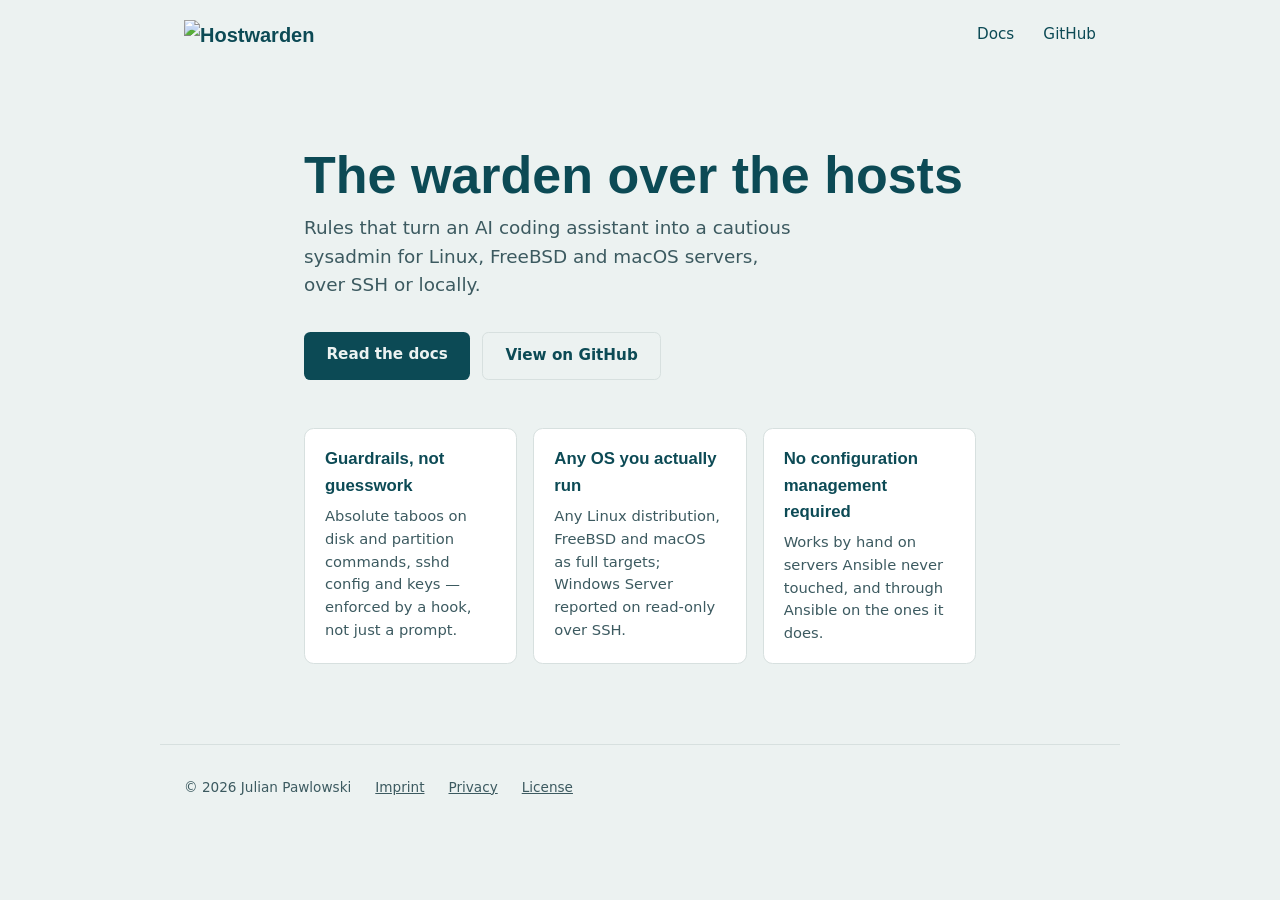
==== index.html @ 1039e877 "feat: scaffold the one-pager and the docs publish workflow hostwarden.github.io/docs needs a reposit" ====
<!doctype html>
<html lang="en">
<head>
<meta charset="utf-8">
<meta name="viewport" content="width=device-width, initial-scale=1">
<title>Hostwarden</title>
<meta name="description" content="Rules that turn an AI coding assistant into a cautious sysadmin for Linux, FreeBSD and macOS servers, over SSH or locally.">
<link rel="icon" href="img/favicon-32.png" sizes="32x32">
<link rel="icon" href="img/favicon-16.png" sizes="16x16">
<link rel="apple-touch-icon" href="img/apple-touch-icon-180.png">
<meta property="og:title" content="Hostwarden">
<meta property="og:description" content="Rules that turn an AI coding assistant into a cautious sysadmin for Linux, FreeBSD and macOS servers, over SSH or locally.">
<meta property="og:image" content="img/social-card.png">
<meta property="og:type" content="website">
<link rel="stylesheet" href="style.css">
</head>
<body>
<header>
  <a class="brand" href="/">
    <picture>
      <source srcset="img/hostwarden-lockup-invers.svg" media="(prefers-color-scheme: dark)">
      <img src="img/hostwarden-lockup.svg" alt="Hostwarden">
    </picture>
  </a>
  <nav>
    <a href="/docs/">Docs</a>
    <a href="https://github.com/hostwarden/hostwarden">GitHub</a>
  </nav>
</header>

<main>
  <picture>
    <source srcset="img/hostwarden-signet.svg" media="(prefers-color-scheme: dark)">
    <img class="hero-mark" src="img/hostwarden-signet.svg" alt="">
  </picture>
  <h1>The warden over the hosts</h1>
  <p class="tagline">
    Rules that turn an AI coding assistant into a cautious sysadmin
    for Linux, FreeBSD and macOS servers, over SSH or locally.
  </p>
  <div class="cta">
    <a class="button button--primary" href="/docs/">Read the docs</a>
    <a class="button button--secondary" href="https://github.com/hostwarden/hostwarden">View on GitHub</a>
  </div>

  <div class="cards">
    <div class="card">
      <h2>Guardrails, not guesswork</h2>
      <p>Absolute taboos on disk and partition commands, sshd
      config and keys — enforced by a hook, not just a prompt.</p>
    </div>
    <div class="card">
      <h2>Any OS you actually run</h2>
      <p>Any Linux distribution, FreeBSD and macOS as full
      targets; Windows Server reported on read-only over SSH.</p>
    </div>
    <div class="card">
      <h2>No configuration management required</h2>
      <p>Works by hand on servers Ansible never touched, and
      through Ansible on the ones it does.</p>
    </div>
  </div>
</main>

<footer>
  <span>&copy; <span id="year"></span> Julian Pawlowski</span>
  <a href="/impressum.html">Imprint</a>
  <a href="/datenschutz.html">Privacy</a>
  <a href="https://github.com/hostwarden/hostwarden/blob/main/LICENSE">License</a>
</footer>
<script>
  document.getElementById('year').textContent = new Date().getFullYear();
</script>
</body>
</html>
---- style.css ----
@font-face {
    font-family: 'Barlow Semi Condensed';
    src: url('fonts/BarlowSemiCondensed-Medium.ttf') format('truetype');
    font-weight: 500;
    font-display: swap;
  }
  @font-face {
    font-family: 'Barlow Semi Condensed';
    src: url('fonts/BarlowSemiCondensed-Bold.ttf') format('truetype');
    font-weight: 700;
    font-display: swap;
  }

  :root {
    --petrol: #0c4a55;
    --deep: #072e36;
    --frost: #ecf2f1;
    --stone: #a9bdbf;
    --signal: #f9a800;
    --bg: var(--frost);
    --fg: var(--petrol);
    --muted: #3c5a60;
    --card-bg: #ffffff;
    --border: #d7e0df;
  }
  @media (prefers-color-scheme: dark) {
    :root {
      --bg: var(--deep);
      --fg: var(--frost);
      --muted: var(--stone);
      --card-bg: #0a3d47;
      --border: #12525e;
    }
  }

  * { box-sizing: border-box; }
  html, body { margin: 0; padding: 0; }
  body {
    background: var(--bg);
    color: var(--fg);
    font-family: system-ui, -apple-system, 'Segoe UI', sans-serif;
    line-height: 1.55;
  }
  h1, h2, .brand {
    font-family: 'Barlow Semi Condensed', sans-serif;
    font-weight: 700;
  }

  header {
    display: flex;
    align-items: center;
    justify-content: space-between;
    gap: 1rem;
    padding: 1.25rem 1.5rem;
    max-width: 960px;
    margin: 0 auto;
  }
  .brand {
    display: flex;
    align-items: center;
    gap: 0.6rem;
    font-size: 1.25rem;
    text-decoration: none;
    color: var(--fg);
  }
  .brand img { height: 28px; width: auto; display: block; }
  nav a {
    color: var(--fg);
    text-decoration: none;
    margin-left: 1.5rem;
    font-size: 0.95rem;
  }
  nav a:hover { text-decoration: underline; }

  main {
    max-width: 720px;
    margin: 0 auto;
    padding: 3rem 1.5rem 4rem;
  }
  .hero-mark { height: 96px; width: auto; margin-bottom: 1.5rem; }
  h1 {
    font-size: clamp(2.25rem, 5vw, 3.25rem);
    line-height: 1.05;
    margin: 0 0 0.75rem;
  }
  .tagline {
    font-size: 1.15rem;
    color: var(--muted);
    margin: 0 0 2rem;
    max-width: 42ch;
  }
  .cta {
    display: flex;
    flex-wrap: wrap;
    gap: 0.75rem;
    margin-bottom: 3rem;
  }
  .button {
    display: inline-block;
    padding: 0.7rem 1.4rem;
    border-radius: 0.4rem;
    font-weight: 600;
    text-decoration: none;
    font-size: 0.95rem;
  }
  .button--primary {
    background: var(--petrol);
    color: var(--frost);
  }
  @media (prefers-color-scheme: dark) {
    .button--primary { background: var(--frost); color: var(--deep); }
  }
  .button--secondary {
    border: 1px solid var(--border);
    color: var(--fg);
  }

  .cards {
    display: grid;
    grid-template-columns: repeat(auto-fit, minmax(200px, 1fr));
    gap: 1rem;
    margin-bottom: 1rem;
  }
  .card {
    background: var(--card-bg);
    border: 1px solid var(--border);
    border-radius: 0.6rem;
    padding: 1.1rem 1.25rem;
  }
  .card h2 {
    font-size: 1.05rem;
    margin: 0 0 0.4rem;
  }
  .card p {
    margin: 0;
    font-size: 0.92rem;
    color: var(--muted);
  }

  footer {
    max-width: 960px;
    margin: 0 auto;
    padding: 2rem 1.5rem 3rem;
    border-top: 1px solid var(--border);
    font-size: 0.85rem;
    color: var(--muted);
    display: flex;
    flex-wrap: wrap;
    gap: 0.5rem 1.5rem;
    align-items: center;
  }
  footer a { color: var(--muted); }

  .legal {
    max-width: 640px;
  }
  .legal h1 { font-size: 2rem; margin-bottom: 1.5rem; }
  .legal h2 { font-size: 1.15rem; margin: 2rem 0 0.5rem; }
  .placeholder-notice {
    background: var(--card-bg);
    border: 1px solid var(--signal);
    border-radius: 0.6rem;
    padding: 1rem 1.25rem;
    margin-bottom: 2rem;
    font-size: 0.9rem;
  }
  .placeholder-notice strong { color: var(--signal); }
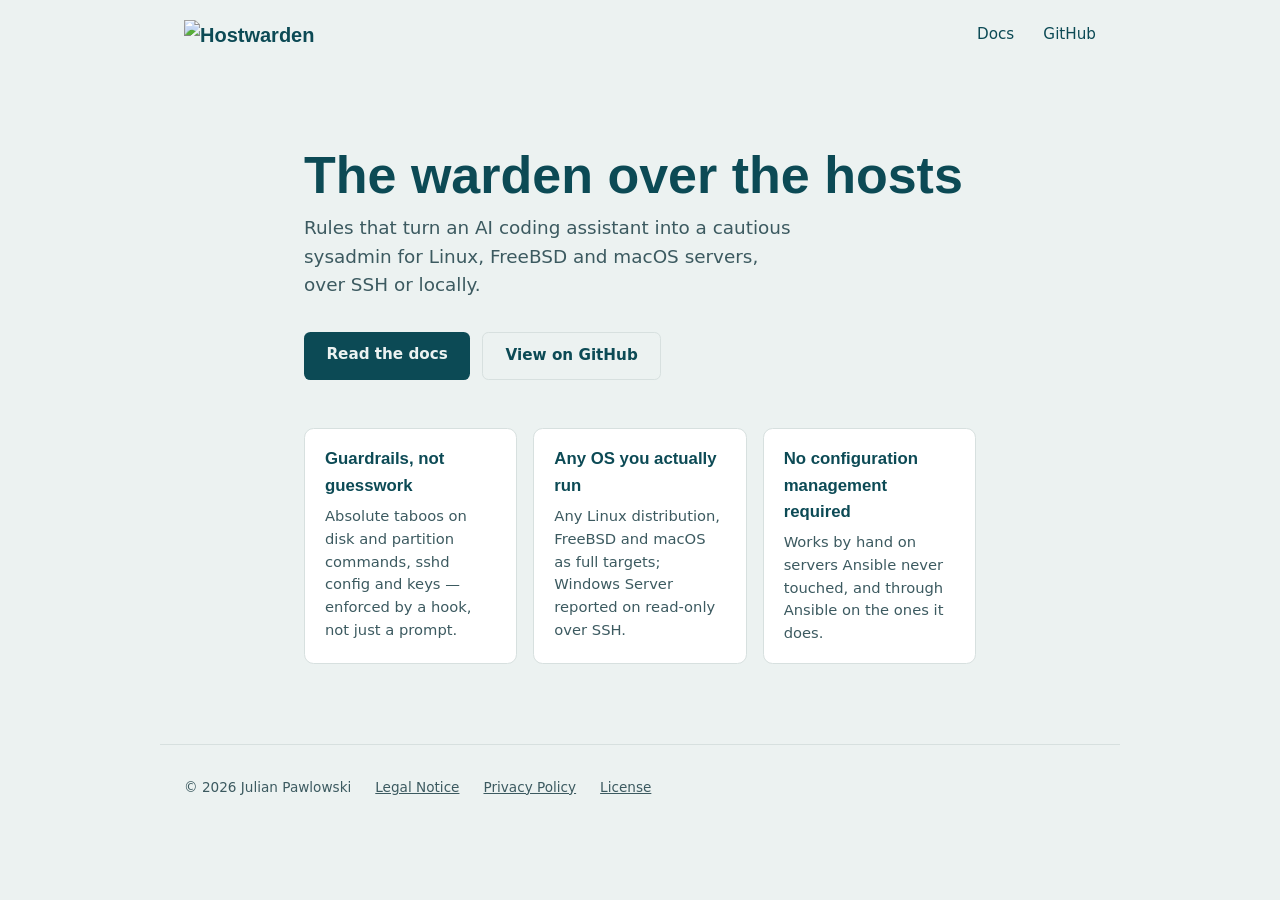
==== commit ae1f31ac: "feat: replace the placeholder legal pages with real text Adapted from Julian's own https://julian.pa" ====
--- a/index.html
+++ b/index.html
@@ -64,8 +64,8 @@
 
 <footer>
   <span>&copy; <span id="year"></span> Julian Pawlowski</span>
-  <a href="/impressum.html">Imprint</a>
-  <a href="/datenschutz.html">Privacy</a>
+  <a href="/legal-notice.html">Legal Notice</a>
+  <a href="/privacy-policy.html">Privacy Policy</a>
   <a href="https://github.com/hostwarden/hostwarden/blob/main/LICENSE">License</a>
 </footer>
 <script>
--- a/style.css
+++ b/style.css
@@ -156,12 +156,5 @@
   }
   .legal h1 { font-size: 2rem; margin-bottom: 1.5rem; }
   .legal h2 { font-size: 1.15rem; margin: 2rem 0 0.5rem; }
-  .placeholder-notice {
-    background: var(--card-bg);
-    border: 1px solid var(--signal);
-    border-radius: 0.6rem;
-    padding: 1rem 1.25rem;
-    margin-bottom: 2rem;
-    font-size: 0.9rem;
-  }
-  .placeholder-notice strong { color: var(--signal); }
+  .legal ul { padding-left: 1.25rem; }
+  .legal li { margin-bottom: 0.4rem; }
